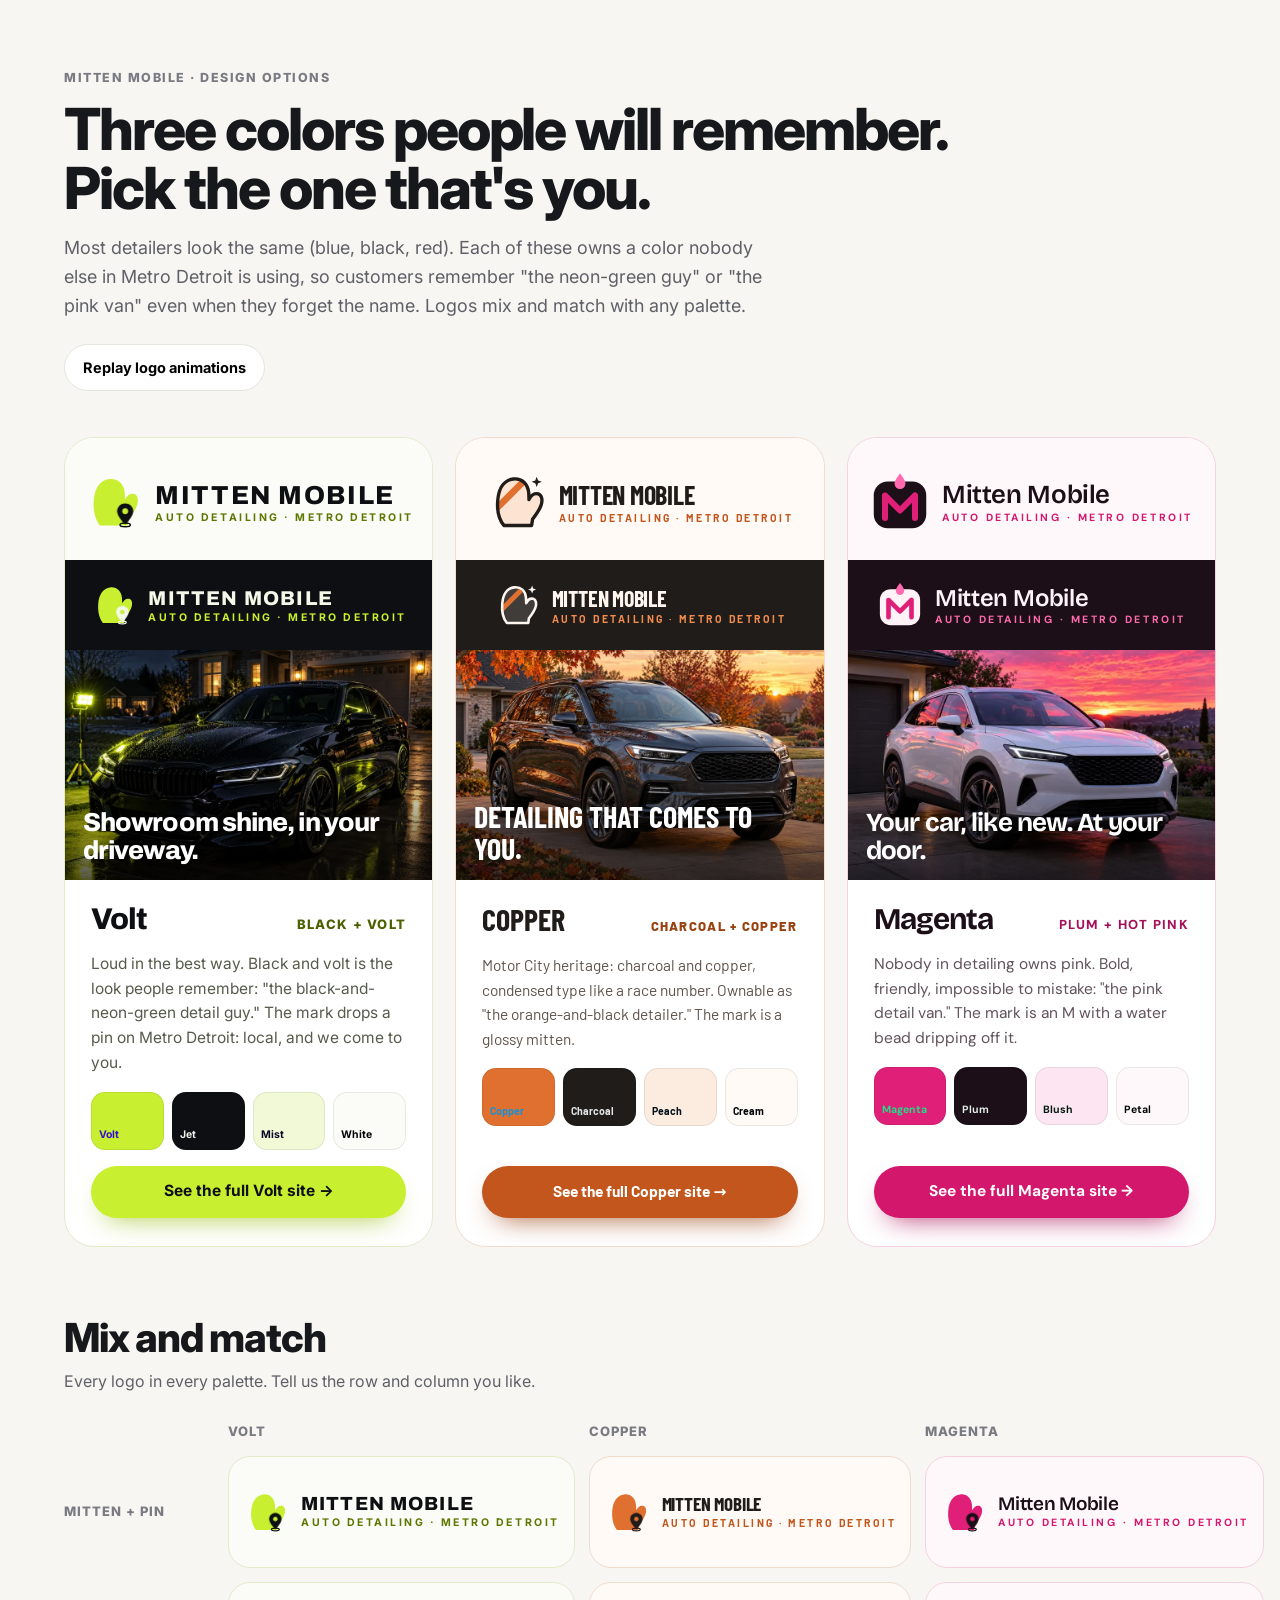
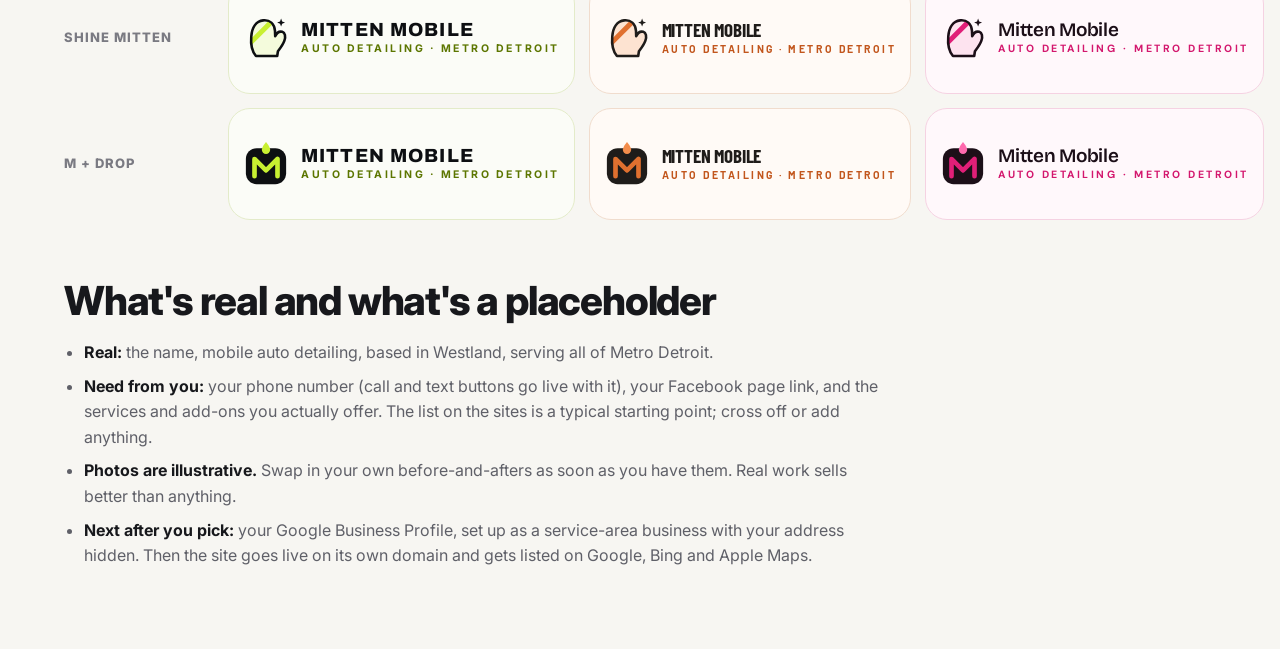
==== index.html @ 9a83c873 "Mitten Mobile design preview: three palette directions Co-Authored-By: Claude Opus 5.5 <noreply@anth" ====
<!doctype html>
<html lang="en">
<head>
<meta charset="utf-8">
<meta name="viewport" content="width=device-width, initial-scale=1, viewport-fit=cover">
<meta name="robots" content="noindex, nofollow">
<meta name="theme-color" content="#17181c">
<title>Mitten Mobile | Pick a direction</title>
<meta name="description" content="Three website and logo directions for Mitten Mobile.">
<link rel="preconnect" href="https://fonts.googleapis.com"><link rel="preconnect" href="https://fonts.gstatic.com" crossorigin>
<link rel="stylesheet" href="https://fonts.googleapis.com/css2?family=Inter:wght@400;500;600;700;800&family=Archivo:wght@700;800&family=Barlow+Condensed:wght@700&family=Barlow:wght@500;700&family=Bricolage+Grotesque:opsz,wght@12..96,700;12..96,800&family=DM+Sans:wght@500;700&display=swap">
<link rel="stylesheet" href="styles.css">

<script>document.documentElement.classList.add('js')</script>
<script src="site.js" defer></script>
<style>
.chooser{--ink:#17181c;--muted:#5f6068;--line:#e6e4de;--surface:#f7f6f2;background:var(--surface);color:var(--ink);font-family:'Inter',system-ui,sans-serif}
.chooser .intro{padding:64px 0 28px}
.chooser .intro h1{font-family:'Inter',system-ui,sans-serif;font-weight:800;font-size:clamp(36px,5vw,58px);letter-spacing:-.035em;line-height:1.02;margin:10px 0 16px;text-transform:none}
.chooser .intro p{color:var(--muted);font-size:18px;max-width:700px}
.chooser .tag{font-size:12.5px;font-weight:800;letter-spacing:.12em;text-transform:uppercase;color:#7a7a82}
.chooser .tools{display:flex;gap:12px;flex-wrap:wrap;margin-top:24px}
.chooser .tools button{font:inherit;font-weight:700;font-size:14.5px;border:1.5px solid var(--line);background:#fff;border-radius:999px;padding:11px 18px;cursor:pointer;transition:border-color .2s,transform .2s}
.chooser .tools button:hover{border-color:var(--ink);transform:translateY(-1px)}
.options{display:grid;grid-template-columns:repeat(3,1fr);gap:22px;padding:18px 0 40px}
.opt{background:var(--card);border-radius:30px;overflow:hidden;border:1px solid var(--line);display:flex;flex-direction:column;font-family:var(--f-body);color:var(--ink);transition:transform .35s cubic-bezier(.2,.8,.2,1),box-shadow .35s}
.opt:hover{transform:translateY(-6px);box-shadow:0 40px 70px -45px rgba(0,0,0,.45)}
.opt .logo-light{background:var(--surface);padding:34px 22px 28px;display:flex;justify-content:center}
.opt .logo-light .brand .mark{width:60px;height:60px}
.opt .logo-light .wm-1{font-size:26px}
.opt .logo-dark{background:var(--ink);padding:22px;display:flex;justify-content:center}
.opt .thumb{position:relative;aspect-ratio:16/10;overflow:hidden}
.opt .thumb img{width:100%;height:100%;object-fit:cover;transition:transform 1s cubic-bezier(.2,.8,.2,1)}
.opt .thumb::after{content:"";position:absolute;inset:45% 0 0;background:linear-gradient(transparent,rgba(0,0,0,.66))}
.opt:hover .thumb img{transform:scale(1.05)}
.opt .thumb .hl{position:absolute;z-index:1;left:18px;right:18px;bottom:16px;font-family:var(--f-display);font-weight:var(--h-weight);font-size:26px;line-height:1.05;letter-spacing:var(--h-track);color:#fff}
.opt.p-copper .thumb .hl{text-transform:uppercase;font-size:30px}
.opt .thumb .hl em{font-style:normal}
.opt .body{padding:24px 26px 28px;display:flex;flex-direction:column;gap:16px;flex:1}
.opt .name{display:flex;align-items:baseline;justify-content:space-between;gap:10px}
.opt .name h2{font-family:var(--f-display);font-size:30px;letter-spacing:var(--h-track)}
.opt .name span{font-size:13px;font-weight:800;letter-spacing:.1em;text-transform:uppercase;color:var(--eyebrow)}
.opt .pitch{color:var(--muted);font-size:15.5px}
.sw{display:grid;grid-template-columns:repeat(4,1fr);gap:8px}
.sw div{border-radius:14px;height:58px;position:relative;box-shadow:inset 0 0 0 1px rgba(0,0,0,.08)}
.sw small{position:absolute;left:8px;bottom:6px;font-size:10.5px;font-weight:700;mix-blend-mode:difference;color:#fff}
.opt .btn{margin-top:auto;align-self:stretch}
.mix{padding:30px 0 20px}
.mix h2,.notes h2{font-family:'Inter',system-ui,sans-serif;font-weight:800;font-size:clamp(28px,3.4vw,40px);letter-spacing:-.03em;text-transform:none}
.mix>p,.notes>p{color:var(--muted);margin-top:10px;max-width:640px}
.grid3{display:grid;grid-template-columns:150px repeat(3,1fr);gap:14px;margin-top:26px}
.grid3 .hd{font-size:13px;font-weight:800;letter-spacing:.08em;text-transform:uppercase;color:#7a7a82;display:flex;align-items:center}
.grid3 .cell{border-radius:22px;background:var(--surface);border:1px solid var(--line);padding:22px 14px;display:flex;justify-content:center;align-items:center;font-family:var(--f-body);min-height:112px}
.grid3 .cell .mark{width:46px;height:46px}
.grid3 .cell .wm-1{font-size:19px}
.notes{padding:40px 0 80px}
.notes ul{margin:18px 0 0;padding-left:20px;color:var(--muted);display:grid;gap:8px;max-width:820px}
.notes strong{color:var(--ink)}
@media (max-width:980px){.options{grid-template-columns:1fr}.grid3{grid-template-columns:1fr 1fr 1fr}.grid3 .hd.row{grid-column:1/-1;margin-top:8px}.grid3 .hd.col{display:none}}
@media (max-width:640px){.grid3{grid-template-columns:1fr}.opt .logo-light .wm-1{font-size:22px}}
.phone.placeholder,.note{display:block;color:var(--on-dark-muted);font-style:italic}
</style>
</head>
<body class="chooser">
<main class="wrap">
<section class="intro"><span class="tag">Mitten Mobile · Design options</span>
<h1>Three colors people will remember.<br>Pick the one that's you.</h1>
<p>Most detailers look the same (blue, black, red). Each of these owns a color nobody else in Metro Detroit is using, so customers remember "the neon-green guy" or "the pink van" even when they forget the name. Logos mix and match with any palette.</p>
<div class="tools"><button type="button" data-replay="">Replay logo animations</button></div>
</section>
<section class="options"><article class="opt p-volt">
<div class="logo-light"><a class="brand" href="volt.html" aria-label="Open the Volt site"><svg class="mark mark-pin" viewBox="0 0 64 64" aria-hidden="true" focusable="false">
<path d="M18 57C13 51 10.5 41 11.5 30C12.5 17 18.5 8.5 28 7.5C37.5 6.5 43.5 12.5 44.5 22L44.8 29.5C47 24.8 50.8 22.3 54.6 23.4C58.6 24.6 59.6 30 57.6 35.6C55.6 41.4 51.6 46.4 48.6 50.4L47.6 57Z" style="fill:var(--l-main)"/>
<ellipse class="ring" cx="45" cy="56.4" rx="5.5" ry="1.9" fill="none" style="stroke:var(--l-ink)" stroke-width="1.6"/>
<g class="pin"><path d="M45 33.5c-4.8 0-8.6 3.7-8.6 8.2 0 6 8.6 14.3 8.6 14.3s8.6-8.3 8.6-14.3c0-4.5-3.8-8.2-8.6-8.2z" style="fill:var(--l-ink)"/>
<circle cx="45" cy="41.8" r="3.1" style="fill:var(--l-main)"/></g>
</svg><span class="wm"><span class="wm-1">Mitten Mobile</span><span class="wm-2">Auto Detailing · Metro Detroit</span></span></a></div>
<div class="logo-dark on-dark"><a class="brand" href="volt.html" aria-label="Open the Volt site"><svg class="mark mark-pin" viewBox="0 0 64 64" aria-hidden="true" focusable="false">
<path d="M18 57C13 51 10.5 41 11.5 30C12.5 17 18.5 8.5 28 7.5C37.5 6.5 43.5 12.5 44.5 22L44.8 29.5C47 24.8 50.8 22.3 54.6 23.4C58.6 24.6 59.6 30 57.6 35.6C55.6 41.4 51.6 46.4 48.6 50.4L47.6 57Z" style="fill:var(--l-main)"/>
<ellipse class="ring" cx="45" cy="56.4" rx="5.5" ry="1.9" fill="none" style="stroke:var(--l-ink)" stroke-width="1.6"/>
<g class="pin"><path d="M45 33.5c-4.8 0-8.6 3.7-8.6 8.2 0 6 8.6 14.3 8.6 14.3s8.6-8.3 8.6-14.3c0-4.5-3.8-8.2-8.6-8.2z" style="fill:var(--l-ink)"/>
<circle cx="45" cy="41.8" r="3.1" style="fill:var(--l-main)"/></g>
</svg><span class="wm"><span class="wm-1">Mitten Mobile</span><span class="wm-2">Auto Detailing · Metro Detroit</span></span></a></div>
<div class="thumb"><img src="assets/hero-volt-900.webp" width="900" height="672" loading="lazy" alt="Freshly detailed glossy black sedan in a driveway at night, lit by a work light"><div class="hl">Showroom shine, <em>in your driveway.</em></div></div>
<div class="body"><div class="name"><h2>Volt</h2><span>Black + volt</span></div>
<p class="pitch">Loud in the best way. Black and volt is the look people remember: &quot;the black-and-neon-green detail guy.&quot; The mark drops a pin on Metro Detroit: local, and we come to you.</p><div class="sw"><div style="background:#C8F031"><small>Volt</small></div><div style="background:#0D0F12"><small>Jet</small></div><div style="background:#F1F9D6"><small>Mist</small></div><div style="background:#FBFCF7"><small>White</small></div></div>
<a class="btn btn-primary" href="volt.html">See the full Volt site →</a></div>
</article><article class="opt p-copper">
<div class="logo-light"><a class="brand" href="copper.html" aria-label="Open the Copper site"><svg class="mark mark-shine" viewBox="0 0 64 64" aria-hidden="true" focusable="false">
<defs><clipPath id="mcopperc"><path d="M18 57C13 51 10.5 41 11.5 30C12.5 17 18.5 8.5 28 7.5C37.5 6.5 43.5 12.5 44.5 22L44.8 29.5C47 24.8 50.8 22.3 54.6 23.4C58.6 24.6 59.6 30 57.6 35.6C55.6 41.4 51.6 46.4 48.6 50.4L47.6 57Z"/></clipPath></defs>
<g clip-path="url(#mcopperc)"><rect width="64" height="64" style="fill:var(--l-soft)"/>
<path d="M-6 50 42 2h10L4 50Z" style="fill:var(--l-main)"/>
<path class="gleam" d="M-20 64 12 0h7L-13 64Z" fill="#fff" opacity=".85"/></g>
<path d="M18 57C13 51 10.5 41 11.5 30C12.5 17 18.5 8.5 28 7.5C37.5 6.5 43.5 12.5 44.5 22L44.8 29.5C47 24.8 50.8 22.3 54.6 23.4C58.6 24.6 59.6 30 57.6 35.6C55.6 41.4 51.6 46.4 48.6 50.4L47.6 57Z" fill="none" style="stroke:var(--l-ink)" stroke-width="3.6" stroke-linejoin="round"/>
<path class="spark" d="M53 5l1.5 4 4 1.5-4 1.5-1.5 4-1.5-4-4-1.5 4-1.5Z" style="fill:var(--l-ink)"/>
</svg><span class="wm"><span class="wm-1">Mitten Mobile</span><span class="wm-2">Auto Detailing · Metro Detroit</span></span></a></div>
<div class="logo-dark on-dark"><a class="brand" href="copper.html" aria-label="Open the Copper site"><svg class="mark mark-shine" viewBox="0 0 64 64" aria-hidden="true" focusable="false">
<defs><clipPath id="mcopperd"><path d="M18 57C13 51 10.5 41 11.5 30C12.5 17 18.5 8.5 28 7.5C37.5 6.5 43.5 12.5 44.5 22L44.8 29.5C47 24.8 50.8 22.3 54.6 23.4C58.6 24.6 59.6 30 57.6 35.6C55.6 41.4 51.6 46.4 48.6 50.4L47.6 57Z"/></clipPath></defs>
<g clip-path="url(#mcopperd)"><rect width="64" height="64" style="fill:var(--l-soft)"/>
<path d="M-6 50 42 2h10L4 50Z" style="fill:var(--l-main)"/>
<path class="gleam" d="M-20 64 12 0h7L-13 64Z" fill="#fff" opacity=".85"/></g>
<path d="M18 57C13 51 10.5 41 11.5 30C12.5 17 18.5 8.5 28 7.5C37.5 6.5 43.5 12.5 44.5 22L44.8 29.5C47 24.8 50.8 22.3 54.6 23.4C58.6 24.6 59.6 30 57.6 35.6C55.6 41.4 51.6 46.4 48.6 50.4L47.6 57Z" fill="none" style="stroke:var(--l-ink)" stroke-width="3.6" stroke-linejoin="round"/>
<path class="spark" d="M53 5l1.5 4 4 1.5-4 1.5-1.5 4-1.5-4-4-1.5 4-1.5Z" style="fill:var(--l-ink)"/>
</svg><span class="wm"><span class="wm-1">Mitten Mobile</span><span class="wm-2">Auto Detailing · Metro Detroit</span></span></a></div>
<div class="thumb"><img src="assets/hero-copper-900.webp" width="900" height="672" loading="lazy" alt="Freshly detailed charcoal SUV in a Michigan driveway in autumn light"><div class="hl">Detailing that <em>comes to you.</em></div></div>
<div class="body"><div class="name"><h2>Copper</h2><span>Charcoal + copper</span></div>
<p class="pitch">Motor City heritage: charcoal and copper, condensed type like a race number. Ownable as &quot;the orange-and-black detailer.&quot; The mark is a glossy mitten.</p><div class="sw"><div style="background:#E0702F"><small>Copper</small></div><div style="background:#1F1C1A"><small>Charcoal</small></div><div style="background:#FCEBDF"><small>Peach</small></div><div style="background:#FFFAF6"><small>Cream</small></div></div>
<a class="btn btn-primary" href="copper.html">See the full Copper site →</a></div>
</article><article class="opt p-magenta">
<div class="logo-light"><a class="brand" href="magenta.html" aria-label="Open the Magenta site"><svg class="mark mark-drop" viewBox="0 0 64 64" aria-hidden="true" focusable="false">
<rect x="4" y="10" width="56" height="50" rx="15" style="fill:var(--l-ink)"/>
<path class="mline" pathLength="100" d="M16 49V25l16 16 16-16v24" fill="none" style="stroke:var(--l-main)" stroke-width="6.5" stroke-linecap="round" stroke-linejoin="round"/>
<path class="drop" d="M32 1.5s-5.8 6.8-5.8 10.8a5.8 5.8 0 0 0 11.6 0c0-4-5.8-10.8-5.8-10.8z" style="fill:var(--l-hi)"/>
</svg><span class="wm"><span class="wm-1">Mitten Mobile</span><span class="wm-2">Auto Detailing · Metro Detroit</span></span></a></div>
<div class="logo-dark on-dark"><a class="brand" href="magenta.html" aria-label="Open the Magenta site"><svg class="mark mark-drop" viewBox="0 0 64 64" aria-hidden="true" focusable="false">
<rect x="4" y="10" width="56" height="50" rx="15" style="fill:var(--l-ink)"/>
<path class="mline" pathLength="100" d="M16 49V25l16 16 16-16v24" fill="none" style="stroke:var(--l-main)" stroke-width="6.5" stroke-linecap="round" stroke-linejoin="round"/>
<path class="drop" d="M32 1.5s-5.8 6.8-5.8 10.8a5.8 5.8 0 0 0 11.6 0c0-4-5.8-10.8-5.8-10.8z" style="fill:var(--l-hi)"/>
</svg><span class="wm"><span class="wm-1">Mitten Mobile</span><span class="wm-2">Auto Detailing · Metro Detroit</span></span></a></div>
<div class="thumb"><img src="assets/hero-magenta-900.webp" width="900" height="672" loading="lazy" alt="Freshly detailed white crossover reflecting a pink sunset"><div class="hl">Your car, <em>like new.</em> At your door.</div></div>
<div class="body"><div class="name"><h2>Magenta</h2><span>Plum + hot pink</span></div>
<p class="pitch">Nobody in detailing owns pink. Bold, friendly, impossible to mistake: &quot;the pink detail van.&quot; The mark is an M with a water bead dripping off it.</p><div class="sw"><div style="background:#E01F78"><small>Magenta</small></div><div style="background:#1C0F18"><small>Plum</small></div><div style="background:#FDE6F1"><small>Blush</small></div><div style="background:#FFF8FB"><small>Petal</small></div></div>
<a class="btn btn-primary" href="magenta.html">See the full Magenta site →</a></div>
</article></section>
<section class="mix"><h2>Mix and match</h2><p>Every logo in every palette. Tell us the row and column you like.</p>
<div class="grid3"><div class="hd col"></div><div class="hd col">Volt</div><div class="hd col">Copper</div><div class="hd col">Magenta</div><div class="hd row">Mitten + pin</div><div class="cell p-volt"><a class="brand" href="volt.html" aria-label="Mitten + pin logo in Volt"><svg class="mark mark-pin" viewBox="0 0 64 64" aria-hidden="true" focusable="false">
<path d="M18 57C13 51 10.5 41 11.5 30C12.5 17 18.5 8.5 28 7.5C37.5 6.5 43.5 12.5 44.5 22L44.8 29.5C47 24.8 50.8 22.3 54.6 23.4C58.6 24.6 59.6 30 57.6 35.6C55.6 41.4 51.6 46.4 48.6 50.4L47.6 57Z" style="fill:var(--l-main)"/>
<ellipse class="ring" cx="45" cy="56.4" rx="5.5" ry="1.9" fill="none" style="stroke:var(--l-ink)" stroke-width="1.6"/>
<g class="pin"><path d="M45 33.5c-4.8 0-8.6 3.7-8.6 8.2 0 6 8.6 14.3 8.6 14.3s8.6-8.3 8.6-14.3c0-4.5-3.8-8.2-8.6-8.2z" style="fill:var(--l-ink)"/>
<circle cx="45" cy="41.8" r="3.1" style="fill:var(--l-main)"/></g>
</svg><span class="wm"><span class="wm-1">Mitten Mobile</span><span class="wm-2">Auto Detailing · Metro Detroit</span></span></a></div><div class="cell p-copper"><a class="brand" href="copper.html" aria-label="Mitten + pin logo in Copper"><svg class="mark mark-pin" viewBox="0 0 64 64" aria-hidden="true" focusable="false">
<path d="M18 57C13 51 10.5 41 11.5 30C12.5 17 18.5 8.5 28 7.5C37.5 6.5 43.5 12.5 44.5 22L44.8 29.5C47 24.8 50.8 22.3 54.6 23.4C58.6 24.6 59.6 30 57.6 35.6C55.6 41.4 51.6 46.4 48.6 50.4L47.6 57Z" style="fill:var(--l-main)"/>
<ellipse class="ring" cx="45" cy="56.4" rx="5.5" ry="1.9" fill="none" style="stroke:var(--l-ink)" stroke-width="1.6"/>
<g class="pin"><path d="M45 33.5c-4.8 0-8.6 3.7-8.6 8.2 0 6 8.6 14.3 8.6 14.3s8.6-8.3 8.6-14.3c0-4.5-3.8-8.2-8.6-8.2z" style="fill:var(--l-ink)"/>
<circle cx="45" cy="41.8" r="3.1" style="fill:var(--l-main)"/></g>
</svg><span class="wm"><span class="wm-1">Mitten Mobile</span><span class="wm-2">Auto Detailing · Metro Detroit</span></span></a></div><div class="cell p-magenta"><a class="brand" href="magenta.html" aria-label="Mitten + pin logo in Magenta"><svg class="mark mark-pin" viewBox="0 0 64 64" aria-hidden="true" focusable="false">
<path d="M18 57C13 51 10.5 41 11.5 30C12.5 17 18.5 8.5 28 7.5C37.5 6.5 43.5 12.5 44.5 22L44.8 29.5C47 24.8 50.8 22.3 54.6 23.4C58.6 24.6 59.6 30 57.6 35.6C55.6 41.4 51.6 46.4 48.6 50.4L47.6 57Z" style="fill:var(--l-main)"/>
<ellipse class="ring" cx="45" cy="56.4" rx="5.5" ry="1.9" fill="none" style="stroke:var(--l-ink)" stroke-width="1.6"/>
<g class="pin"><path d="M45 33.5c-4.8 0-8.6 3.7-8.6 8.2 0 6 8.6 14.3 8.6 14.3s8.6-8.3 8.6-14.3c0-4.5-3.8-8.2-8.6-8.2z" style="fill:var(--l-ink)"/>
<circle cx="45" cy="41.8" r="3.1" style="fill:var(--l-main)"/></g>
</svg><span class="wm"><span class="wm-1">Mitten Mobile</span><span class="wm-2">Auto Detailing · Metro Detroit</span></span></a></div><div class="hd row">Shine mitten</div><div class="cell p-volt"><a class="brand" href="volt.html" aria-label="Shine mitten logo in Volt"><svg class="mark mark-shine" viewBox="0 0 64 64" aria-hidden="true" focusable="false">
<defs><clipPath id="mxshinevolt"><path d="M18 57C13 51 10.5 41 11.5 30C12.5 17 18.5 8.5 28 7.5C37.5 6.5 43.5 12.5 44.5 22L44.8 29.5C47 24.8 50.8 22.3 54.6 23.4C58.6 24.6 59.6 30 57.6 35.6C55.6 41.4 51.6 46.4 48.6 50.4L47.6 57Z"/></clipPath></defs>
<g clip-path="url(#mxshinevolt)"><rect width="64" height="64" style="fill:var(--l-soft)"/>
<path d="M-6 50 42 2h10L4 50Z" style="fill:var(--l-main)"/>
<path class="gleam" d="M-20 64 12 0h7L-13 64Z" fill="#fff" opacity=".85"/></g>
<path d="M18 57C13 51 10.5 41 11.5 30C12.5 17 18.5 8.5 28 7.5C37.5 6.5 43.5 12.5 44.5 22L44.8 29.5C47 24.8 50.8 22.3 54.6 23.4C58.6 24.6 59.6 30 57.6 35.6C55.6 41.4 51.6 46.4 48.6 50.4L47.6 57Z" fill="none" style="stroke:var(--l-ink)" stroke-width="3.6" stroke-linejoin="round"/>
<path class="spark" d="M53 5l1.5 4 4 1.5-4 1.5-1.5 4-1.5-4-4-1.5 4-1.5Z" style="fill:var(--l-ink)"/>
</svg><span class="wm"><span class="wm-1">Mitten Mobile</span><span class="wm-2">Auto Detailing · Metro Detroit</span></span></a></div><div class="cell p-copper"><a class="brand" href="copper.html" aria-label="Shine mitten logo in Copper"><svg class="mark mark-shine" viewBox="0 0 64 64" aria-hidden="true" focusable="false">
<defs><clipPath id="mxshinecopper"><path d="M18 57C13 51 10.5 41 11.5 30C12.5 17 18.5 8.5 28 7.5C37.5 6.5 43.5 12.5 44.5 22L44.8 29.5C47 24.8 50.8 22.3 54.6 23.4C58.6 24.6 59.6 30 57.6 35.6C55.6 41.4 51.6 46.4 48.6 50.4L47.6 57Z"/></clipPath></defs>
<g clip-path="url(#mxshinecopper)"><rect width="64" height="64" style="fill:var(--l-soft)"/>
<path d="M-6 50 42 2h10L4 50Z" style="fill:var(--l-main)"/>
<path class="gleam" d="M-20 64 12 0h7L-13 64Z" fill="#fff" opacity=".85"/></g>
<path d="M18 57C13 51 10.5 41 11.5 30C12.5 17 18.5 8.5 28 7.5C37.5 6.5 43.5 12.5 44.5 22L44.8 29.5C47 24.8 50.8 22.3 54.6 23.4C58.6 24.6 59.6 30 57.6 35.6C55.6 41.4 51.6 46.4 48.6 50.4L47.6 57Z" fill="none" style="stroke:var(--l-ink)" stroke-width="3.6" stroke-linejoin="round"/>
<path class="spark" d="M53 5l1.5 4 4 1.5-4 1.5-1.5 4-1.5-4-4-1.5 4-1.5Z" style="fill:var(--l-ink)"/>
</svg><span class="wm"><span class="wm-1">Mitten Mobile</span><span class="wm-2">Auto Detailing · Metro Detroit</span></span></a></div><div class="cell p-magenta"><a class="brand" href="magenta.html" aria-label="Shine mitten logo in Magenta"><svg class="mark mark-shine" viewBox="0 0 64 64" aria-hidden="true" focusable="false">
<defs><clipPath id="mxshinemagenta"><path d="M18 57C13 51 10.5 41 11.5 30C12.5 17 18.5 8.5 28 7.5C37.5 6.5 43.5 12.5 44.5 22L44.8 29.5C47 24.8 50.8 22.3 54.6 23.4C58.6 24.6 59.6 30 57.6 35.6C55.6 41.4 51.6 46.4 48.6 50.4L47.6 57Z"/></clipPath></defs>
<g clip-path="url(#mxshinemagenta)"><rect width="64" height="64" style="fill:var(--l-soft)"/>
<path d="M-6 50 42 2h10L4 50Z" style="fill:var(--l-main)"/>
<path class="gleam" d="M-20 64 12 0h7L-13 64Z" fill="#fff" opacity=".85"/></g>
<path d="M18 57C13 51 10.5 41 11.5 30C12.5 17 18.5 8.5 28 7.5C37.5 6.5 43.5 12.5 44.5 22L44.8 29.5C47 24.8 50.8 22.3 54.6 23.4C58.6 24.6 59.6 30 57.6 35.6C55.6 41.4 51.6 46.4 48.6 50.4L47.6 57Z" fill="none" style="stroke:var(--l-ink)" stroke-width="3.6" stroke-linejoin="round"/>
<path class="spark" d="M53 5l1.5 4 4 1.5-4 1.5-1.5 4-1.5-4-4-1.5 4-1.5Z" style="fill:var(--l-ink)"/>
</svg><span class="wm"><span class="wm-1">Mitten Mobile</span><span class="wm-2">Auto Detailing · Metro Detroit</span></span></a></div><div class="hd row">M + drop</div><div class="cell p-volt"><a class="brand" href="volt.html" aria-label="M + drop logo in Volt"><svg class="mark mark-drop" viewBox="0 0 64 64" aria-hidden="true" focusable="false">
<rect x="4" y="10" width="56" height="50" rx="15" style="fill:var(--l-ink)"/>
<path class="mline" pathLength="100" d="M16 49V25l16 16 16-16v24" fill="none" style="stroke:var(--l-main)" stroke-width="6.5" stroke-linecap="round" stroke-linejoin="round"/>
<path class="drop" d="M32 1.5s-5.8 6.8-5.8 10.8a5.8 5.8 0 0 0 11.6 0c0-4-5.8-10.8-5.8-10.8z" style="fill:var(--l-hi)"/>
</svg><span class="wm"><span class="wm-1">Mitten Mobile</span><span class="wm-2">Auto Detailing · Metro Detroit</span></span></a></div><div class="cell p-copper"><a class="brand" href="copper.html" aria-label="M + drop logo in Copper"><svg class="mark mark-drop" viewBox="0 0 64 64" aria-hidden="true" focusable="false">
<rect x="4" y="10" width="56" height="50" rx="15" style="fill:var(--l-ink)"/>
<path class="mline" pathLength="100" d="M16 49V25l16 16 16-16v24" fill="none" style="stroke:var(--l-main)" stroke-width="6.5" stroke-linecap="round" stroke-linejoin="round"/>
<path class="drop" d="M32 1.5s-5.8 6.8-5.8 10.8a5.8 5.8 0 0 0 11.6 0c0-4-5.8-10.8-5.8-10.8z" style="fill:var(--l-hi)"/>
</svg><span class="wm"><span class="wm-1">Mitten Mobile</span><span class="wm-2">Auto Detailing · Metro Detroit</span></span></a></div><div class="cell p-magenta"><a class="brand" href="magenta.html" aria-label="M + drop logo in Magenta"><svg class="mark mark-drop" viewBox="0 0 64 64" aria-hidden="true" focusable="false">
<rect x="4" y="10" width="56" height="50" rx="15" style="fill:var(--l-ink)"/>
<path class="mline" pathLength="100" d="M16 49V25l16 16 16-16v24" fill="none" style="stroke:var(--l-main)" stroke-width="6.5" stroke-linecap="round" stroke-linejoin="round"/>
<path class="drop" d="M32 1.5s-5.8 6.8-5.8 10.8a5.8 5.8 0 0 0 11.6 0c0-4-5.8-10.8-5.8-10.8z" style="fill:var(--l-hi)"/>
</svg><span class="wm"><span class="wm-1">Mitten Mobile</span><span class="wm-2">Auto Detailing · Metro Detroit</span></span></a></div></div></section>
<section class="notes"><h2>What's real and what's a placeholder</h2>
<ul>
<li><strong>Real:</strong> the name, mobile auto detailing, based in Westland, serving all of Metro Detroit.</li>
<li><strong>Need from you:</strong> your phone number (call and text buttons go live with it), your Facebook page link, and the services and add-ons you actually offer. The list on the sites is a typical starting point; cross off or add anything.</li>
<li><strong>Photos are illustrative.</strong> Swap in your own before-and-afters as soon as you have them. Real work sells better than anything.</li>
<li><strong>Next after you pick:</strong> your Google Business Profile, set up as a service-area business with your address hidden. Then the site goes live on its own domain and gets listed on Google, Bing and Apple Maps.</li>
</ul></section>
</main>
</body>
</html>
---- styles.css ----
/* Mitten Mobile: one layout, three palettes. Palette = a class on <body>. */
.p-volt{--ink:#0d0f12;--ink-2:#1b1f24;--accent:#c8f031;--accent-strong:#9fc20f;--on-accent:#0d0f12;--pop:#c8f031;--soft:#f1f9d6;--surface:#fbfcf7;--card:#fff;--line:#e3ebc9;--muted:#565b4c;--on-dark:#f4f8e8;--on-dark-muted:#b9c0a6;--eyebrow:#4b6100;--wm2:#5c7600;
  --f-display:'Archivo',system-ui,sans-serif;--f-body:'Inter',system-ui,sans-serif;--h-weight:800;--h-track:-.035em;
  --l-ink:#0d0f12;--l-main:#c8f031;--l-hi:#c8f031;--l-soft:#f4fbdc;--l-spark:#fff}
.p-copper{--ink:#1f1c1a;--ink-2:#2e2926;--accent:#c2561d;--accent-strong:#a5450f;--on-accent:#fff;--pop:#f28c4b;--soft:#fcebdf;--surface:#fffaf6;--card:#fff;--line:#f0dccd;--muted:#5e534b;--on-dark:#fff6ef;--on-dark-muted:#cdb9aa;--eyebrow:#9a420f;--wm2:#c2561d;
  --f-display:'Barlow Condensed',system-ui,sans-serif;--f-body:'Barlow',system-ui,sans-serif;--h-weight:700;--h-track:0;
  --l-ink:#1f1c1a;--l-main:#e0702f;--l-hi:#f28c4b;--l-soft:#fde3d1;--l-spark:#fff}
.p-magenta{--ink:#1c0f18;--ink-2:#2c1726;--accent:#d3176d;--accent-strong:#b40f5b;--on-accent:#fff;--pop:#ff6aae;--soft:#fde6f1;--surface:#fff8fb;--card:#fff;--line:#f5d2e2;--muted:#62525c;--on-dark:#fff3f8;--on-dark-muted:#d9b8c8;--eyebrow:#a50f57;--wm2:#d3176d;
  --f-display:'Bricolage Grotesque',system-ui,sans-serif;--f-body:'DM Sans',system-ui,sans-serif;--h-weight:700;--h-track:-.03em;
  --l-ink:#1c0f18;--l-main:#e01f78;--l-hi:#ff6aae;--l-soft:#fde3ef;--l-spark:#fff}
.p-copper h1,.p-copper h2,.p-copper .wm-1{text-transform:uppercase}
.p-copper h1{font-size:clamp(52px,7vw,92px);line-height:.95}
.p-magenta h1 em{font-style:normal}
.p-volt .on-dark .mark-pin .pin,.p-volt .on-dark .mark-drop rect{fill:#c8f031}
.on-dark{--l-ink:var(--on-dark);--l-soft:rgba(255,255,255,.14);--wm2:var(--pop)}

*{box-sizing:border-box}
html{scroll-behavior:smooth;scroll-padding-top:90px}
body{margin:0;font-family:var(--f-body);color:var(--ink);background:var(--surface);line-height:1.6;font-size:16px;-webkit-font-smoothing:antialiased;text-rendering:optimizeLegibility}
img{max-width:100%;display:block}
a{color:inherit}
:focus-visible{outline:3px solid var(--accent);outline-offset:3px;border-radius:6px}
h1,h2,h3,p{margin:0}
.wrap{max-width:1200px;margin:0 auto;padding:0 24px}
.skip{position:absolute;left:-999px;top:8px;background:var(--ink);color:var(--on-dark);padding:10px 14px;border-radius:8px;z-index:50}
.skip:focus{left:12px}

/* preview bar (remove at launch) */
.preview-bar{background:var(--ink);color:var(--on-dark-muted);font-size:13px;display:flex;justify-content:center;flex-wrap:wrap;gap:6px 16px;padding:8px 16px;text-align:center}
.preview-bar strong{color:var(--on-dark);font-weight:600}
.preview-bar a{color:var(--pop);font-weight:700;text-decoration:none}

/* header */
.top{position:sticky;top:0;z-index:30;background:color-mix(in srgb,var(--surface) 85%,transparent);-webkit-backdrop-filter:saturate(1.4) blur(14px);backdrop-filter:saturate(1.4) blur(14px);border-bottom:1px solid transparent;transition:border-color .25s,box-shadow .25s}
.top.scrolled{border-color:var(--line);box-shadow:0 10px 30px -24px rgba(0,0,0,.4)}
.top .wrap{display:flex;align-items:center;justify-content:space-between;gap:20px;height:78px}
.brand{display:inline-flex;align-items:center;gap:12px;text-decoration:none;color:var(--l-ink)}
.brand .mark{width:46px;height:46px;flex:none}
.wm{display:flex;flex-direction:column;line-height:1;white-space:nowrap}
.wm-1{font-family:var(--f-display);font-weight:var(--h-weight);font-size:22px;letter-spacing:-.01em}
.wm-2{font-family:var(--f-body);font-size:10.5px;font-weight:700;letter-spacing:.24em;text-transform:uppercase;margin-top:5px;color:var(--wm2)}
.p-volt .wm-1{text-transform:uppercase;letter-spacing:.06em;font-size:20px}
.p-magenta .wm-1{font-size:24px;font-weight:600;letter-spacing:-.015em}
.main-nav{display:flex;gap:28px;font-size:15px;font-weight:600}
.main-nav a{text-decoration:none;color:var(--muted);transition:color .2s}
.main-nav a:hover{color:var(--ink)}

/* buttons */
.btn{display:inline-flex;align-items:center;justify-content:center;gap:10px;min-height:52px;padding:0 24px;border-radius:999px;font-weight:700;font-size:15.5px;text-decoration:none;white-space:nowrap;transition:transform .2s ease,box-shadow .2s ease,background-color .2s ease,border-color .2s}
.btn svg{width:18px;height:18px;flex:none}
.btn-primary{background:var(--accent);color:var(--on-accent);box-shadow:0 12px 28px -14px color-mix(in srgb,var(--accent) 80%,#000)}
.btn-primary:hover{background:var(--accent-strong);transform:translateY(-2px);box-shadow:0 18px 34px -16px color-mix(in srgb,var(--accent) 80%,#000)}
.btn-ghost{background:var(--card);border:1.5px solid var(--line);color:var(--ink)}
.btn-ghost:hover{border-color:var(--ink);transform:translateY(-2px)}
.btn-sm{min-height:44px;padding:0 18px;font-size:14.5px}

/* hero */
.hero{position:relative;overflow:hidden;padding:48px 0 84px;isolation:isolate}
.hero::before{content:"";position:absolute;z-index:-1;right:-15%;top:-25%;width:75%;height:130%;background:radial-gradient(closest-side,var(--soft),transparent 75%)}
.hero .wrap{display:grid;grid-template-columns:1.02fr 1fr;gap:60px;align-items:center}
.eyebrow{display:inline-flex;align-items:center;gap:8px;font-size:12.5px;font-weight:700;letter-spacing:.09em;text-transform:uppercase;color:var(--eyebrow);background:var(--soft);padding:8px 14px;border-radius:999px}
.eyebrow svg{width:15px;height:15px}
.eyebrow .short{display:none}
h1{font-family:var(--f-display);font-weight:var(--h-weight);font-size:clamp(46px,6.2vw,80px);line-height:1;letter-spacing:var(--h-track);margin:22px 0 22px}
h1 em{font-style:normal}
.p-volt h1 em{background:linear-gradient(transparent 60%,var(--accent) 60%,var(--accent) 92%,transparent 92%);padding:0 .06em}
.p-copper h1 em{color:var(--accent)}
.p-magenta h1 em{font-style:italic;color:var(--accent);font-weight:500}
.lede{font-size:19px;line-height:1.6;color:var(--muted);max-width:520px}
.cta-row{display:flex;flex-wrap:wrap;gap:12px;margin-top:32px}
.ticks{display:flex;flex-wrap:wrap;gap:10px 24px;margin:30px 0 0;padding:0;list-style:none;font-size:14.5px;font-weight:600;color:var(--ink)}
.ticks li{display:flex;align-items:center;gap:8px}
.ticks svg{width:20px;height:20px;flex:none;color:var(--accent)}
.p-volt .ticks svg{color:var(--accent-strong)}
.hero-media{position:relative;margin:0;border-radius:30px;overflow:hidden;aspect-ratio:1/1.02;box-shadow:0 50px 90px -50px rgba(10,10,20,.55),0 0 0 1px rgba(0,0,0,.04)}
.hero-media img{width:100%;height:100%;object-fit:cover}
.hero-media::after{content:"";position:absolute;inset:0;background:linear-gradient(110deg,transparent 35%,rgba(255,255,255,.38) 50%,transparent 65%);transform:translateX(-120%);animation:cw-shine 1.8s .5s cubic-bezier(.4,0,.2,1) forwards;pointer-events:none}
@keyframes cw-shine{to{transform:translateX(120%)}}
.float-card{position:absolute;left:18px;bottom:18px;right:auto;display:flex;align-items:center;gap:12px;padding:12px 16px 12px 12px;border-radius:18px;background:rgba(255,255,255,.8);-webkit-backdrop-filter:blur(14px);backdrop-filter:blur(14px);box-shadow:0 18px 40px -20px rgba(0,0,0,.45);color:#15161a;animation:cw-float-in .8s 1s cubic-bezier(.2,.8,.2,1) both}
.float-card .fc-icon{width:40px;height:40px;border-radius:12px;display:grid;place-items:center;background:var(--accent);color:var(--on-accent)}
.float-card .fc-icon svg{width:22px;height:22px}
.float-card strong{display:block;font-size:14.5px;line-height:1.2}
.float-card span{font-size:12.5px;color:#55565c}
@keyframes cw-float-in{from{opacity:0;transform:translateY(14px)}to{opacity:1;transform:none}}
.hero-media figcaption{position:absolute;right:14px;top:12px;font-size:11px;color:rgba(255,255,255,.85);text-shadow:0 1px 6px rgba(0,0,0,.5)}

/* sections */
.section{padding:100px 0}
.kicker{font-size:12.5px;font-weight:800;letter-spacing:.12em;text-transform:uppercase;color:var(--eyebrow);margin-bottom:14px}
h2{font-family:var(--f-display);font-weight:var(--h-weight);font-size:clamp(34px,4.2vw,54px);line-height:1.06;letter-spacing:var(--h-track)}
.section-head{max-width:660px;margin-bottom:48px}
.section-head p:not(.kicker){color:var(--muted);font-size:18px;margin-top:16px}
.cards{display:grid;grid-template-columns:repeat(3,1fr);gap:22px}
.card{background:var(--card);border:1px solid var(--line);border-radius:26px;padding:32px 30px 34px;transition:transform .3s cubic-bezier(.2,.8,.2,1),box-shadow .3s,border-color .3s}
.card:hover{transform:translateY(-6px);box-shadow:0 30px 60px -38px rgba(0,0,0,.35);border-color:color-mix(in srgb,var(--accent) 45%,var(--line))}
.card .ic{width:56px;height:56px;border-radius:18px;display:grid;place-items:center;background:var(--soft);color:var(--ink);margin-bottom:24px}
.card .ic svg{width:28px;height:28px}
.card h3{font-family:var(--f-display);font-weight:var(--h-weight);font-size:24px;letter-spacing:-.015em;line-height:1.2;margin-bottom:10px}
.card p{color:var(--muted)}

.specialty{margin-top:36px}.specialty .kicker{margin-bottom:14px}.specialty .pill svg{color:var(--accent)}
.split{display:grid;grid-template-columns:1fr 1fr;gap:64px;align-items:center}
.split-media{border-radius:30px;overflow:hidden;aspect-ratio:4/3.3;box-shadow:0 40px 80px -50px rgba(0,0,0,.5)}
.split-media img{width:100%;height:100%;object-fit:cover;transition:transform 1.2s cubic-bezier(.2,.8,.2,1)}
.split-media:hover img{transform:scale(1.04)}
.split p.body{color:var(--muted);font-size:18px;margin-top:18px}
.checks{list-style:none;padding:0;margin:28px 0 0;display:grid;gap:14px}
.checks li{display:flex;gap:12px;align-items:flex-start;font-weight:600}
.checks svg{width:24px;height:24px;flex:none;color:var(--accent);margin-top:1px}
.p-volt .checks svg{color:var(--accent-strong)}

.areas{background:var(--soft)}
.areas .wrap{display:grid;grid-template-columns:.9fr 1.1fr;gap:56px;align-items:center}
.pills{display:flex;flex-wrap:wrap;gap:12px}
.pill{display:inline-flex;align-items:center;gap:8px;padding:12px 18px;border-radius:999px;background:var(--card);border:1px solid var(--line);font-weight:700;font-size:15.5px;transition:transform .2s,box-shadow .2s}
.pill:hover{transform:translateY(-2px);box-shadow:0 12px 24px -16px rgba(0,0,0,.35)}
.pill svg{width:16px;height:16px;color:var(--accent)}
.p-volt .pill svg{color:var(--accent-strong)}
.pill.more{background:transparent;border-style:dashed;color:var(--muted)}

.steps{display:grid;grid-template-columns:repeat(3,1fr);gap:22px;counter-reset:step}
.step{position:relative;padding:30px 28px;border-radius:26px;background:var(--card);border:1px solid var(--line)}
.step .n{font-family:var(--f-display);font-weight:var(--h-weight);font-size:15px;width:44px;height:44px;border-radius:50%;display:grid;place-items:center;background:var(--ink);color:var(--on-dark);margin-bottom:22px}
.step h3{font-family:var(--f-display);font-weight:var(--h-weight);font-size:22px;margin-bottom:8px}
.step p{color:var(--muted)}

.faq{max-width:820px}
.faq details{border-bottom:1px solid var(--line)}
.faq summary{list-style:none;cursor:pointer;display:flex;justify-content:space-between;align-items:center;gap:20px;padding:24px 0;font-family:var(--f-display);font-weight:var(--h-weight);font-size:20px;letter-spacing:-.01em}
.faq summary::-webkit-details-marker{display:none}
.faq summary .pm{position:relative;width:32px;height:32px;border-radius:50%;background:var(--soft);flex:none;transition:background .2s,transform .3s}
.faq summary .pm::before,.faq summary .pm::after{content:"";position:absolute;left:50%;top:50%;width:12px;height:2px;background:var(--ink);transform:translate(-50%,-50%);border-radius:2px;transition:transform .3s}
.faq summary .pm::after{transform:translate(-50%,-50%) rotate(90deg)}
.faq details[open] .pm{background:var(--accent)}
.faq details[open] .pm::after{transform:translate(-50%,-50%) rotate(0)}
.p-copper .faq details[open] .pm::before,.p-copper .faq details[open] .pm::after,.p-magenta .faq details[open] .pm::before,.p-magenta .faq details[open] .pm::after{background:#fff}
.faq details p{color:var(--muted);padding:0 52px 24px 0;font-size:17px}

.cta-band{position:relative;overflow:hidden;border-radius:34px;background:var(--ink);color:var(--on-dark);padding:72px 64px;display:grid;grid-template-columns:1.2fr .8fr;gap:40px;align-items:center;isolation:isolate}
.cta-band::before{content:"";position:absolute;z-index:-1;width:520px;height:520px;right:-120px;top:-200px;border-radius:50%;background:radial-gradient(closest-side,color-mix(in srgb,var(--pop) 45%,transparent),transparent);animation:cw-drift 12s ease-in-out infinite alternate}
@keyframes cw-drift{to{transform:translate(-60px,60px) scale(1.1)}}
.cta-band h2{color:var(--on-dark)}
.cta-band p{color:var(--on-dark-muted);font-size:18px;margin-top:14px}
.cta-band .phone{display:block;font-family:var(--f-display);font-weight:var(--h-weight);font-size:clamp(30px,3.6vw,44px);letter-spacing:-.02em;color:var(--pop);text-decoration:none;margin-bottom:18px;white-space:nowrap}
.cta-band .btn-ghost{background:transparent;color:var(--on-dark);border-color:rgba(255,255,255,.28)}
.cta-band .btn-ghost:hover{border-color:var(--on-dark)}
.p-copper .cta-band .btn-primary,.p-magenta .cta-band .btn-primary{background:var(--pop);color:var(--ink)}
.cta-actions{display:flex;flex-wrap:wrap;gap:12px}

.foot{background:var(--ink);color:var(--on-dark-muted);margin-top:100px;padding:64px 0 40px;font-size:14.5px}
.foot .grid{display:grid;grid-template-columns:1.3fr 1fr 1fr;gap:40px}
.foot .brand{color:var(--on-dark)}
.foot h4{margin:0 0 14px;color:var(--on-dark);font-size:13px;letter-spacing:.12em;text-transform:uppercase}
.foot a{color:var(--on-dark);text-decoration:none}
.foot a:hover{color:var(--pop)}
.foot p{margin-top:16px;max-width:340px}
.foot ul{list-style:none;margin:0;padding:0;display:grid;gap:8px}
.foot .fine{border-top:1px solid rgba(255,255,255,.12);margin-top:44px;padding-top:24px;display:flex;justify-content:space-between;flex-wrap:wrap;gap:12px;font-size:13px}

/* phone call bar: hidden until the hero buttons scroll away (always shown without JS) */
.callbar{display:none}

/* scroll reveal (only when JS is running) */
.js .reveal{opacity:0;transform:translateY(22px);transition:opacity .8s cubic-bezier(.2,.8,.2,1),transform .8s cubic-bezier(.2,.8,.2,1)}
.js .reveal.in{opacity:1;transform:none}
.js .reveal.d1{transition-delay:.08s}.js .reveal.d2{transition-delay:.16s}

@media (max-width:980px){
  .main-nav{display:none}
  .hero{padding:28px 0 64px}
  .hero .wrap,.split,.areas .wrap,.cta-band{grid-template-columns:1fr}
  .hero .wrap{gap:40px}
  .hero-media{aspect-ratio:4/3.2}
  .cards,.steps{grid-template-columns:1fr}
  .section{padding:72px 0}
  .split{gap:36px}
  .cta-band{padding:52px 32px}
  .foot .grid{grid-template-columns:1fr 1fr}
  .foot .grid>div:first-child{grid-column:1/-1}
}
@media (max-width:640px){
  .wrap{padding:0 18px}
  .top .wrap{height:68px}
  .brand .mark{width:40px;height:40px}
  .wm-1{font-size:19px}.p-volt .wm-1{font-size:17px}.p-magenta .wm-1{font-size:21px}
  .wm-2{font-size:9.5px;letter-spacing:.2em}
  .top .btn-sm{display:none}
  .lede{font-size:17.5px}
  .eyebrow .long{display:none}.eyebrow .short{display:inline}
  .cta-row .btn{flex:1 1 100%}
  .float-card{left:12px;bottom:12px}
  .faq summary{font-size:18px}
  .faq details p{padding-right:0}
  .cta-band{border-radius:26px;padding:44px 24px}
  .foot .grid{grid-template-columns:1fr}
  .callbar{display:grid;grid-template-columns:1fr 1fr;gap:10px;position:fixed;left:0;right:0;bottom:0;z-index:40;padding:10px 12px calc(10px + env(safe-area-inset-bottom));background:color-mix(in srgb,var(--surface) 90%,transparent);-webkit-backdrop-filter:blur(14px);backdrop-filter:blur(14px);border-top:1px solid var(--line)}
  .callbar .btn{min-height:50px;padding:0 12px}
  body{padding-bottom:76px}
  .js .callbar{transform:translateY(115%);transition:transform .35s cubic-bezier(.2,.8,.2,1)}
  .js.show-callbar .callbar{transform:none}
}
@media (prefers-reduced-motion:reduce){
  html{scroll-behavior:auto}
  *,*::before,*::after{animation:none!important;transition:none!important}
  .hero-media::after{display:none}
  .js .reveal{opacity:1;transform:none}
}

/* logo marks */
.mark-pin .pin{animation:mm-drop .9s cubic-bezier(.3,1.5,.5,1) .15s both}
.mark-pin .ring{transform-box:fill-box;transform-origin:center;animation:mm-ring 2.6s ease-out 1.1s infinite}
.mark-shine .gleam{animation:mm-gleam 5.5s ease-in-out .8s infinite}
.mark-drop .mline{stroke-dasharray:100;stroke-dashoffset:100;animation:mm-draw 1s .1s cubic-bezier(.65,.05,.25,1) forwards}
.mark-drop .drop{animation:mm-drip 3.2s ease-in 1.2s infinite}
.spark{transform-box:fill-box;transform-origin:center;animation:mm-twinkle 3.6s ease-in-out 1.2s infinite}
@keyframes mm-drop{from{transform:translateY(-18px);opacity:0}to{transform:none;opacity:1}}
@keyframes mm-ring{0%{transform:scale(.5);opacity:.9}100%{transform:scale(1.9);opacity:0}}
@keyframes mm-gleam{0%{transform:translateX(-30px)}24%,100%{transform:translateX(86px)}}
@keyframes mm-draw{to{stroke-dashoffset:0}}
@keyframes mm-drip{0%{transform:translateY(-3px);opacity:0}15%,55%{transform:none;opacity:1}85%{transform:translateY(12px);opacity:0}100%{opacity:0}}
@keyframes mm-twinkle{0%,100%{transform:scale(.85) rotate(0)}45%{transform:scale(1.2) rotate(45deg)}60%{transform:scale(.95) rotate(45deg)}}
@media (prefers-reduced-motion:reduce){.mark *{animation:none!important;stroke-dashoffset:0!important;opacity:1!important;transform:none!important}.mark-pin .ring{display:none}}


.phone.placeholder,.note{display:block;color:var(--on-dark-muted);font-style:italic}
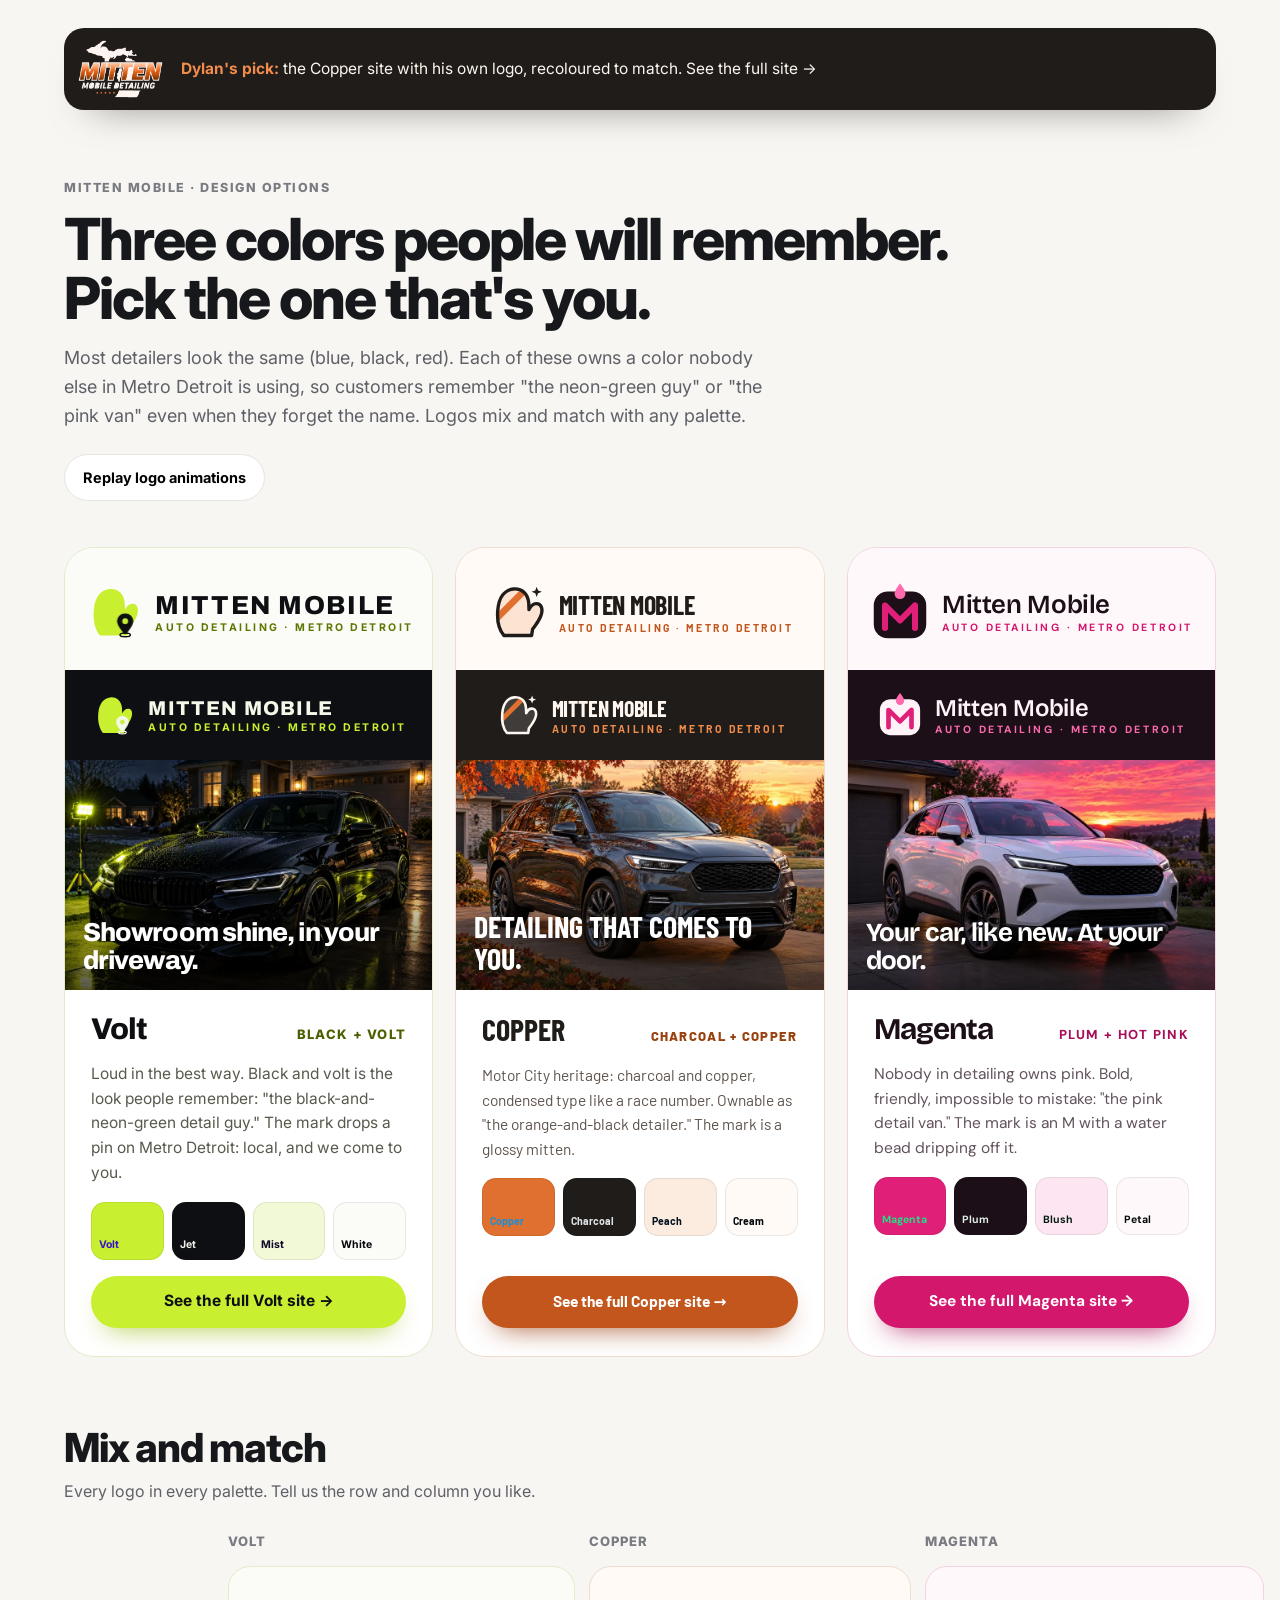
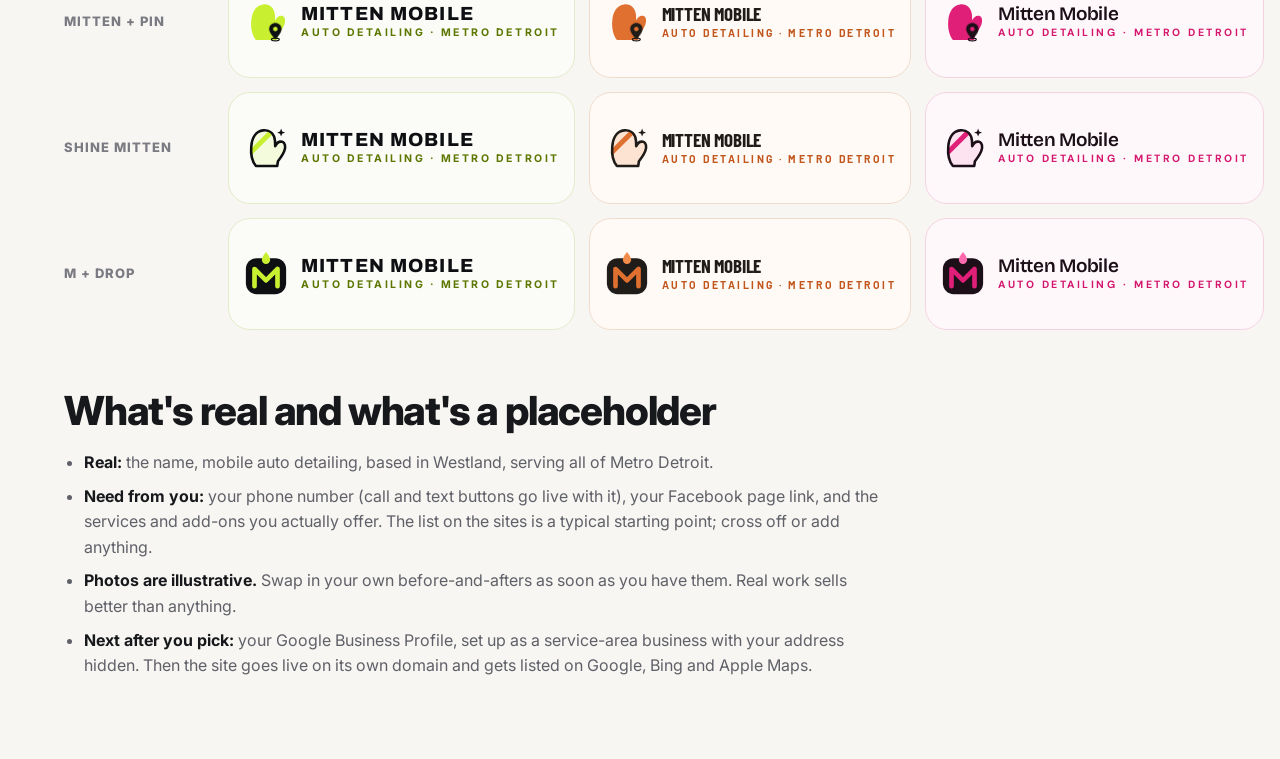
==== commit 58b59090: "Dylan's pick: Copper site with his own logo recoloured to copper Co-Authored-By: Claude Opus 5.5 <no" ====
--- a/index.html
+++ b/index.html
@@ -59,10 +59,15 @@
 @media (max-width:980px){.options{grid-template-columns:1fr}.grid3{grid-template-columns:1fr 1fr 1fr}.grid3 .hd.row{grid-column:1/-1;margin-top:8px}.grid3 .hd.col{display:none}}
 @media (max-width:640px){.grid3{grid-template-columns:1fr}.opt .logo-light .wm-1{font-size:22px}}
 .phone.placeholder,.note{display:block;color:var(--on-dark-muted);font-style:italic}
+.pick{display:flex;align-items:center;gap:18px;margin-top:28px;padding:12px 22px 12px 14px;border-radius:20px;background:#1f1c1a;color:#fff6ef;text-decoration:none;font-size:15.5px;box-shadow:0 20px 40px -28px rgba(0,0,0,.6);transition:transform .25s}
+.pick:hover{transform:translateY(-2px)}
+.pick img{height:58px;width:auto;flex:none}
+.pick strong{color:#f28c4b}
 </style>
 </head>
 <body class="chooser">
 <main class="wrap">
+<a class="pick" href="final.html"><img src="assets/logo-copper-on-dark.webp" alt="" width="1125" height="771"><span><strong>Dylan's pick:</strong> the Copper site with his own logo, recoloured to match. See the full site →</span></a>
 <section class="intro"><span class="tag">Mitten Mobile · Design options</span>
 <h1>Three colors people will remember.<br>Pick the one that's you.</h1>
 <p>Most detailers look the same (blue, black, red). Each of these owns a color nobody else in Metro Detroit is using, so customers remember "the neon-green guy" or "the pink van" even when they forget the name. Logos mix and match with any palette.</p>
--- a/styles.css
+++ b/styles.css
@@ -36,6 +36,8 @@
 .top .wrap{display:flex;align-items:center;justify-content:space-between;gap:20px;height:78px}
 .brand{display:inline-flex;align-items:center;gap:12px;text-decoration:none;color:var(--l-ink)}
 .brand .mark{width:46px;height:46px;flex:none}
+.brand-img img{height:76px;width:auto;display:block}
+.foot .brand-img img{height:120px}
 .wm{display:flex;flex-direction:column;line-height:1;white-space:nowrap}
 .wm-1{font-family:var(--f-display);font-weight:var(--h-weight);font-size:22px;letter-spacing:-.01em}
 .wm-2{font-family:var(--f-body);font-size:10.5px;font-weight:700;letter-spacing:.24em;text-transform:uppercase;margin-top:5px;color:var(--wm2)}
@@ -182,6 +184,7 @@
   .wrap{padding:0 18px}
   .top .wrap{height:68px}
   .brand .mark{width:40px;height:40px}
+  .brand-img img{height:56px}
   .wm-1{font-size:19px}.p-volt .wm-1{font-size:17px}.p-magenta .wm-1{font-size:21px}
   .wm-2{font-size:9.5px;letter-spacing:.2em}
   .top .btn-sm{display:none}
